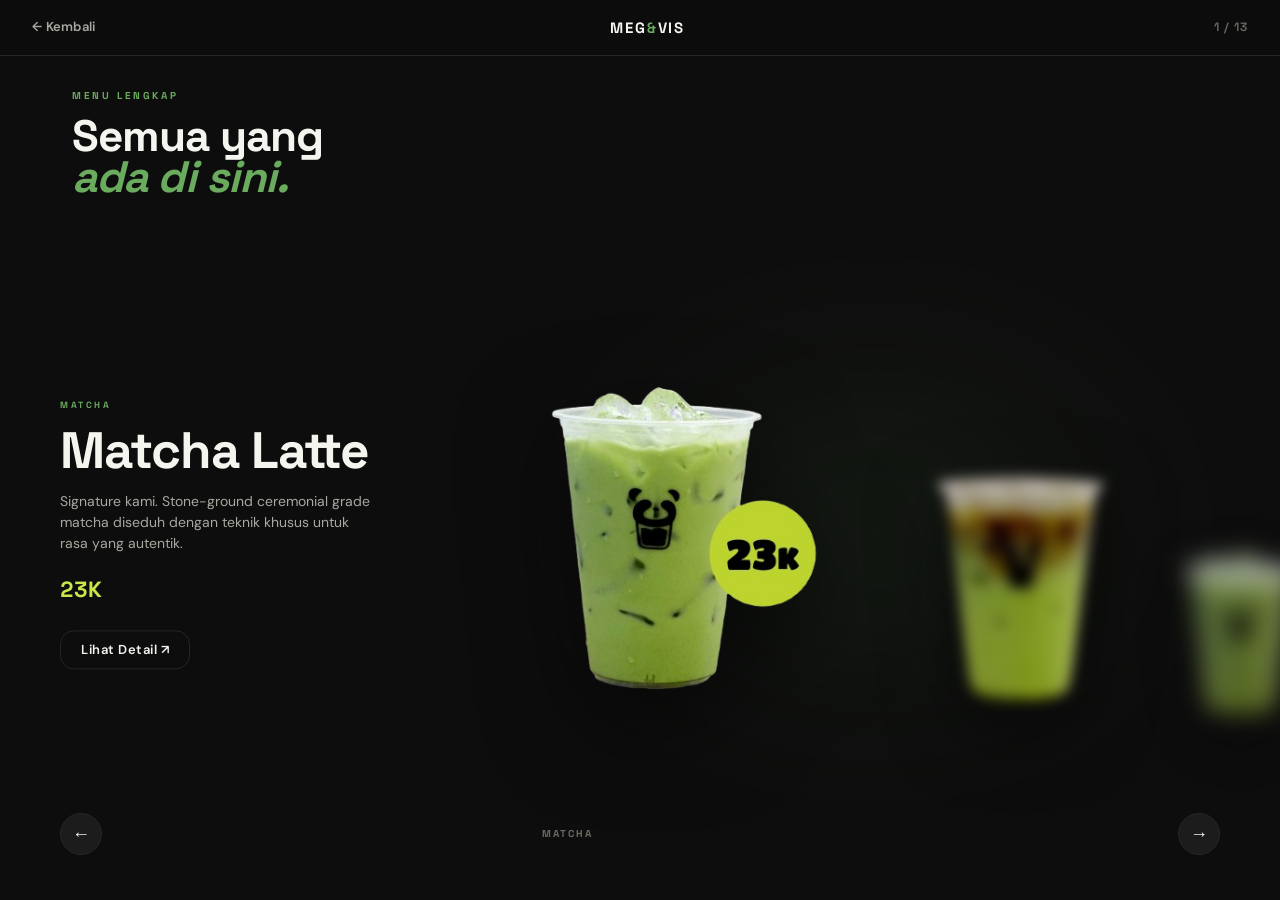
==== menu.html @ 1df0e733 "feat: menu page with airpods-style carousel Full menu.html with 13 items (6 matcha, 6 coffee/choc, 1" ====
<!doctype html>
<html lang="id">
<head>
  <meta charset="utf-8" />
  <meta name="viewport" content="width=device-width, initial-scale=1" />
  <title>Menu — MEG&amp;ViS</title>

  <link rel="preconnect" href="https://fonts.googleapis.com" />
  <link rel="preconnect" href="https://fonts.gstatic.com" crossorigin />
  <link href="https://fonts.googleapis.com/css2?family=Space+Grotesk:wght@400;500;600;700&family=DM+Sans:wght@400;500;600;700&display=swap" rel="stylesheet" />

  <link rel="stylesheet" href="assets/css/main.css" />
  <link rel="stylesheet" href="assets/css/menu.css" />
</head>
<body>

  <!-- Nav -->
  <nav class="mn-nav">
    <a href="index.html" class="mn-back">← Kembali</a>
    <div class="mn-logo">MEG<span>&</span>ViS</div>
    <div class="mn-counter"></div>
  </nav>

  <!-- Page heading -->
  <div class="mn-header">
    <div class="mn-eyebrow">Menu Lengkap</div>
    <h1 class="mn-headline">Semua yang<br><em>ada di sini.</em></h1>
  </div>

  <!-- Carousel -->
  <div class="carousel">
    <div class="list">

      <!-- 1 · Matcha Latte -->
      <div class="item" data-cat="matcha" data-idx="1">
        <img src="assets/img/no-bg/MATCHA_LATTE.jpg.png" alt="Matcha Latte" />
        <div class="introduce">
          <div class="cat">Matcha</div>
          <div class="name">Matcha Latte</div>
          <div class="desc">Signature kami. Stone-ground ceremonial grade matcha diseduh dengan teknik khusus untuk rasa yang autentik.</div>
          <div class="price">23K</div>
          <button class="seeMore">Lihat Detail ↗</button>
        </div>
        <div class="detail">
          <div class="detail-cat">Matcha</div>
          <div class="detail-name">Matcha Latte</div>
          <div class="detail-desc">Signature kami. Stone-ground ceremonial grade matcha, diseduh dengan teknik khusus untuk menghasilkan rasa yang autentik — tidak pahit, tidak terlalu manis, tepat.</div>
          <div class="specs">
            <div>
              <p class="spec-label">Jenis</p>
              <p class="spec-val">Matcha Latte</p>
            </div>
            <div>
              <p class="spec-label">Base</p>
              <p class="spec-val">Whole Milk</p>
            </div>
            <div>
              <p class="spec-label">Highlight</p>
              <p class="spec-val">Ceremonial Grade</p>
            </div>
            <div>
              <p class="spec-label">Harga</p>
              <p class="spec-val price">23K</p>
            </div>
          </div>
          <!-- TODO: action buttons -->
        </div>
      </div>

      <!-- 2 · Dirty Matcha -->
      <div class="item" data-cat="matcha" data-idx="2">
        <img src="assets/img/no-bg/DIRTY_MATCHA.jpg.png" alt="Dirty Matcha" />
        <div class="introduce">
          <div class="cat">Matcha</div>
          <div class="name">Dirty Matcha</div>
          <div class="desc">Dua dunia dalam satu gelas — espresso yang bold bertemu matcha yang earthy. Kontras yang jadi karakter.</div>
          <div class="price">28K</div>
          <button class="seeMore">Lihat Detail ↗</button>
        </div>
        <div class="detail">
          <div class="detail-cat">Matcha</div>
          <div class="detail-name">Dirty Matcha</div>
          <div class="detail-desc">Dua dunia dalam satu gelas. Espresso yang bold dan pahit bertemu matcha yang earthy dan complex. Kontras yang bukan kecelakaan — itu karakternya.</div>
          <div class="specs">
            <div>
              <p class="spec-label">Jenis</p>
              <p class="spec-val">Dirty Matcha</p>
            </div>
            <div>
              <p class="spec-label">Base</p>
              <p class="spec-val">Whole Milk</p>
            </div>
            <div>
              <p class="spec-label">Highlight</p>
              <p class="spec-val">Double Shot</p>
            </div>
            <div>
              <p class="spec-label">Harga</p>
              <p class="spec-val price">28K</p>
            </div>
          </div>
          <!-- TODO: action buttons -->
        </div>
      </div>

      <!-- 3 · Oat Matcha Latte -->
      <div class="item" data-cat="matcha" data-idx="3">
        <img src="assets/img/no-bg/OAT_MATCHA_LATTE.jpg.png" alt="Oat Matcha Latte" />
        <div class="introduce">
          <div class="cat">Matcha</div>
          <div class="name">Oat Matcha Latte</div>
          <div class="desc">Matcha ceremonial grade dengan oat milk yang creamy. Pilihan ringan dengan rasa yang tetap kaya.</div>
          <div class="price">28K</div>
          <button class="seeMore">Lihat Detail ↗</button>
        </div>
        <div class="detail">
          <div class="detail-cat">Matcha</div>
          <div class="detail-name">Oat Matcha Latte</div>
          <div class="detail-desc">Matcha ceremonial grade yang diseduh bersama oat milk yang creamy dan sedikit manis alami. Ringan di perut, kaya di rasa. Pilihan tepat untuk yang ingin lebih plant-based.</div>
          <div class="specs">
            <div>
              <p class="spec-label">Jenis</p>
              <p class="spec-val">Matcha Latte</p>
            </div>
            <div>
              <p class="spec-label">Base</p>
              <p class="spec-val">Oat Milk</p>
            </div>
            <div>
              <p class="spec-label">Highlight</p>
              <p class="spec-val">Light & Creamy</p>
            </div>
            <div>
              <p class="spec-label">Harga</p>
              <p class="spec-val price">28K</p>
            </div>
          </div>
          <!-- TODO: action buttons -->
        </div>
      </div>

      <!-- 4 · Matcha Berry -->
      <div class="item" data-cat="matcha" data-idx="4">
        <img src="assets/img/no-bg/MATCHA_BERRY.jpg.png" alt="Matcha Berry" />
        <div class="introduce">
          <div class="cat">Matcha</div>
          <div class="name">Matcha Berry</div>
          <div class="desc">Matcha segar bertemu berry blend yang fruity. Segar, manis-asam, dan selalu menyegarkan.</div>
          <div class="price">32K</div>
          <button class="seeMore">Lihat Detail ↗</button>
        </div>
        <div class="detail">
          <div class="detail-cat">Matcha</div>
          <div class="detail-name">Matcha Berry</div>
          <div class="detail-desc">Matcha yang segar bertemu dengan berry blend yang fruity dan vivid. Kombinasi rasa yang berlapis — earthy dari matcha, manis-asam dari berry. Satu tegukan, dua dunia.</div>
          <div class="specs">
            <div>
              <p class="spec-label">Jenis</p>
              <p class="spec-val">Matcha Berry</p>
            </div>
            <div>
              <p class="spec-label">Base</p>
              <p class="spec-val">Berry Blend</p>
            </div>
            <div>
              <p class="spec-label">Highlight</p>
              <p class="spec-val">Fresh & Fruity</p>
            </div>
            <div>
              <p class="spec-label">Harga</p>
              <p class="spec-val price">32K</p>
            </div>
          </div>
          <!-- TODO: action buttons -->
        </div>
      </div>

      <!-- 5 · Matcha Berry Cloud -->
      <div class="item" data-cat="matcha" data-idx="5">
        <img src="assets/img/no-bg/MATCHA_BERRY_CLOUD.jpg.png" alt="Matcha Berry Cloud" />
        <div class="introduce">
          <div class="cat">Matcha</div>
          <div class="name">Matcha Berry Cloud</div>
          <div class="desc">Matcha berry dengan sweet-cream cloud di atasnya. Layer demi layer rasa yang berbeda.</div>
          <div class="price">35K</div>
          <button class="seeMore">Lihat Detail ↗</button>
        </div>
        <div class="detail">
          <div class="detail-cat">Matcha</div>
          <div class="detail-name">Matcha Berry Cloud</div>
          <div class="detail-desc">Matcha berry yang sudah enak, lalu ditutup dengan sweet-cream cloud yang lembut dan sedikit asin. Setiap tegukan berbeda tergantung seberapa dalam kamu minum. Jangan diaduk.</div>
          <div class="specs">
            <div>
              <p class="spec-label">Jenis</p>
              <p class="spec-val">Matcha Berry</p>
            </div>
            <div>
              <p class="spec-label">Base</p>
              <p class="spec-val">Berry + Milk</p>
            </div>
            <div>
              <p class="spec-label">Highlight</p>
              <p class="spec-val">Sweet-Cream Cloud</p>
            </div>
            <div>
              <p class="spec-label">Harga</p>
              <p class="spec-val price">35K</p>
            </div>
          </div>
          <!-- TODO: action buttons -->
        </div>
      </div>

      <!-- 6 · Coconut Matcha Cloud -->
      <div class="item" data-cat="matcha" data-idx="6">
        <img src="assets/img/no-bg/COCONUT_MATCHA_CLOUD.jpg.png" alt="Coconut Matcha Cloud" />
        <div class="introduce">
          <div class="cat">Matcha</div>
          <div class="name">Coconut Matcha Cloud</div>
          <div class="desc">Matcha dengan coconut milk yang tropical, ditutup cloud lembut. Nuansa pantai dalam gelas.</div>
          <div class="price">35K</div>
          <button class="seeMore">Lihat Detail ↗</button>
        </div>
        <div class="detail">
          <div class="detail-cat">Matcha</div>
          <div class="detail-name">Coconut Matcha Cloud</div>
          <div class="detail-desc">Matcha ceremonial grade dengan coconut milk yang kaya dan tropical, ditutup cloud lembut di atasnya. Terasa ringan, tapi karakternya kuat. Rasanya seperti pantai pagi hari.</div>
          <div class="specs">
            <div>
              <p class="spec-label">Jenis</p>
              <p class="spec-val">Matcha Latte</p>
            </div>
            <div>
              <p class="spec-label">Base</p>
              <p class="spec-val">Coconut Milk</p>
            </div>
            <div>
              <p class="spec-label">Highlight</p>
              <p class="spec-val">Tropical Cloud</p>
            </div>
            <div>
              <p class="spec-label">Harga</p>
              <p class="spec-val price">35K</p>
            </div>
          </div>
          <!-- TODO: action buttons -->
        </div>
      </div>

      <!-- 7 · Americano -->
      <div class="item" data-cat="coffee" data-idx="7">
        <img src="assets/img/no-bg/AMERICANO.jpg.png" alt="Americano" />
        <div class="introduce">
          <div class="cat">Coffee</div>
          <div class="name">Americano</div>
          <div class="desc">Espresso murni diencerkan dengan air panas. Tegas, bersih, dan jujur. Untuk yang tahu apa yang mereka mau.</div>
          <div class="price">18K</div>
          <button class="seeMore">Lihat Detail ↗</button>
        </div>
        <div class="detail">
          <div class="detail-cat">Coffee</div>
          <div class="detail-name">Americano</div>
          <div class="detail-desc">Espresso murni diencerkan dengan air panas. Tidak ada yang disembunyikan. Tidak ada yang ditambahkan. Rasa kopinya ada di sini, apa adanya — tegas, bersih, dan jujur.</div>
          <div class="specs">
            <div>
              <p class="spec-label">Jenis</p>
              <p class="spec-val">Americano</p>
            </div>
            <div>
              <p class="spec-label">Base</p>
              <p class="spec-val">Espresso + Air</p>
            </div>
            <div>
              <p class="spec-label">Highlight</p>
              <p class="spec-val">Bold & Clean</p>
            </div>
            <div>
              <p class="spec-label">Harga</p>
              <p class="spec-val price">18K</p>
            </div>
          </div>
          <!-- TODO: action buttons -->
        </div>
      </div>

      <!-- 8 · Kopi Susu -->
      <div class="item" data-cat="coffee" data-idx="8">
        <img src="assets/img/no-bg/KOPI_SUSU.jpg.png" alt="Kopi Susu" />
        <div class="introduce">
          <div class="cat">Coffee</div>
          <div class="name">Kopi Susu</div>
          <div class="desc">Kopi susu klasik versi MEG&amp;ViS. Espresso balance dengan susu segar, tidak terlalu manis.</div>
          <div class="price">20K</div>
          <button class="seeMore">Lihat Detail ↗</button>
        </div>
        <div class="detail">
          <div class="detail-cat">Coffee</div>
          <div class="detail-name">Kopi Susu</div>
          <div class="detail-desc">Kopi susu ala MEG&amp;ViS. Espresso yang balanced, susu segar yang creamy, dan rasa yang tidak terlalu manis. Ini versi kami dari klasik yang sudah ada — dan kami yakin ini lebih baik.</div>
          <div class="specs">
            <div>
              <p class="spec-label">Jenis</p>
              <p class="spec-val">Kopi Susu</p>
            </div>
            <div>
              <p class="spec-label">Base</p>
              <p class="spec-val">Whole Milk</p>
            </div>
            <div>
              <p class="spec-label">Highlight</p>
              <p class="spec-val">Klasik MEG&amp;ViS</p>
            </div>
            <div>
              <p class="spec-label">Harga</p>
              <p class="spec-val price">20K</p>
            </div>
          </div>
          <!-- TODO: action buttons -->
        </div>
      </div>

      <!-- 9 · Kopi Susu Sea Salt -->
      <div class="item" data-cat="coffee" data-idx="9">
        <img src="assets/img/no-bg/KOPI_SUSU_SEA_SALT.jpg.png" alt="Kopi Susu Sea Salt" />
        <div class="introduce">
          <div class="cat">Coffee</div>
          <div class="name">Kopi Susu Sea Salt</div>
          <div class="desc">Kopi susu yang familiar dengan sentuhan garam laut. Sedikit asin, lebih dalam rasanya.</div>
          <div class="price">22K</div>
          <button class="seeMore">Lihat Detail ↗</button>
        </div>
        <div class="detail">
          <div class="detail-cat">Coffee</div>
          <div class="detail-name">Kopi Susu Sea Salt</div>
          <div class="detail-desc">Kopi susu klasik yang diberi sentuhan garam laut. Sedikit asin di ujung rasa — bukan untuk mengasinkan, tapi untuk membuka lapisan rasa yang tadinya tersembunyi. Lebih dalam dari yang kelihatan.</div>
          <div class="specs">
            <div>
              <p class="spec-label">Jenis</p>
              <p class="spec-val">Kopi Susu</p>
            </div>
            <div>
              <p class="spec-label">Base</p>
              <p class="spec-val">Whole Milk</p>
            </div>
            <div>
              <p class="spec-label">Highlight</p>
              <p class="spec-val">Garam Laut</p>
            </div>
            <div>
              <p class="spec-label">Harga</p>
              <p class="spec-val price">22K</p>
            </div>
          </div>
          <!-- TODO: action buttons -->
        </div>
      </div>

      <!-- 10 · Kopi Aren -->
      <div class="item" data-cat="coffee" data-idx="10">
        <img src="assets/img/no-bg/KOPI_AREN.jpg.png" alt="Kopi Aren" />
        <div class="introduce">
          <div class="cat">Coffee</div>
          <div class="name">Kopi Aren</div>
          <div class="desc">Espresso dengan gula aren asli yang karamel dan earthy. Manisnya beda dari yang biasa.</div>
          <div class="price">22K</div>
          <button class="seeMore">Lihat Detail ↗</button>
        </div>
        <div class="detail">
          <div class="detail-cat">Coffee</div>
          <div class="detail-name">Kopi Aren</div>
          <div class="detail-desc">Kopi susu dengan gula aren asli — bukan sirup, bukan pengganti. Manisnya karamel, sedikit earthy, dan terasa lebih dalam dari gula biasa. Pasangan yang memang diciptakan untuk satu sama lain.</div>
          <div class="specs">
            <div>
              <p class="spec-label">Jenis</p>
              <p class="spec-val">Kopi Susu</p>
            </div>
            <div>
              <p class="spec-label">Base</p>
              <p class="spec-val">Whole Milk</p>
            </div>
            <div>
              <p class="spec-label">Highlight</p>
              <p class="spec-val">Gula Aren Asli</p>
            </div>
            <div>
              <p class="spec-label">Harga</p>
              <p class="spec-val price">22K</p>
            </div>
          </div>
          <!-- TODO: action buttons -->
        </div>
      </div>

      <!-- 11 · Kopi Melon -->
      <div class="item" data-cat="coffee" data-idx="11">
        <img src="assets/img/no-bg/KOPI_MELON.jpg.png" alt="Kopi Melon" />
        <div class="introduce">
          <div class="cat">Coffee</div>
          <div class="name">Kopi Melon</div>
          <div class="desc">Perpaduan kopi dan melon yang mengejutkan. Segar dan unik — bukan untuk semua orang, tapi yang suka, suka banget.</div>
          <div class="price">25K</div>
          <button class="seeMore">Lihat Detail ↗</button>
        </div>
        <div class="detail">
          <div class="detail-cat">Coffee</div>
          <div class="detail-name">Kopi Melon</div>
          <div class="detail-desc">Kopi bertemu melon — kombinasi yang mungkin kamu ragukan sebelum mencoba. Segar, unik, dan lebih masuk akal dari yang dibayangkan. Minuman untuk yang berani coba sesuatu yang berbeda.</div>
          <div class="specs">
            <div>
              <p class="spec-label">Jenis</p>
              <p class="spec-val">Coffee Blend</p>
            </div>
            <div>
              <p class="spec-label">Base</p>
              <p class="spec-val">Melon Juice</p>
            </div>
            <div>
              <p class="spec-label">Highlight</p>
              <p class="spec-val">Unik & Segar</p>
            </div>
            <div>
              <p class="spec-label">Harga</p>
              <p class="spec-val price">25K</p>
            </div>
          </div>
          <!-- TODO: action buttons -->
        </div>
      </div>

      <!-- 12 · Chocolate -->
      <div class="item" data-cat="coffee" data-idx="12">
        <img src="assets/img/no-bg/CHOCOLATE.jpg.png" alt="Chocolate" />
        <div class="introduce">
          <div class="cat">Chocolate</div>
          <div class="name">Chocolate</div>
          <div class="desc">Belgian chocolate blend yang kaya dan tidak terlalu manis. Comfort dalam setiap tegukan.</div>
          <div class="price">25K</div>
          <button class="seeMore">Lihat Detail ↗</button>
        </div>
        <div class="detail">
          <div class="detail-cat">Chocolate</div>
          <div class="detail-name">Chocolate</div>
          <div class="detail-desc">Belgian chocolate blend yang kaya, dalam, dan tidak terlalu manis. Dibuat untuk yang ingin lebih dari sekadar cokelat biasa. Comfort drink yang punya karakter.</div>
          <div class="specs">
            <div>
              <p class="spec-label">Jenis</p>
              <p class="spec-val">Chocolate</p>
            </div>
            <div>
              <p class="spec-label">Base</p>
              <p class="spec-val">Whole Milk</p>
            </div>
            <div>
              <p class="spec-label">Highlight</p>
              <p class="spec-val">Belgian Blend</p>
            </div>
            <div>
              <p class="spec-label">Harga</p>
              <p class="spec-val price">25K</p>
            </div>
          </div>
          <!-- TODO: action buttons -->
        </div>
      </div>

      <!-- 13 · Egg Tart -->
      <div class="item" data-cat="food" data-idx="13">
        <img src="assets/img/no-bg/EGG_TART.jpg.png" alt="Egg Tart" />
        <div class="introduce">
          <div class="cat">Food</div>
          <div class="name">Egg Tart</div>
          <div class="desc">Kulit renyah dengan custard yang slow-baked setiap hari. Dibuat fresh, dimakan segera.</div>
          <div class="price">18K</div>
          <button class="seeMore">Lihat Detail ↗</button>
        </div>
        <div class="detail">
          <div class="detail-cat">Food</div>
          <div class="detail-name">Egg Tart</div>
          <div class="detail-desc">Kulit yang renyah dan berlapis, custard yang lembut dan creamy — slow-baked setiap hari, bukan kemarin. Dibuat fresh tiap batch kecil, dimakan segera setelah keluar. Jangan tunggu dingin.</div>
          <div class="specs">
            <div>
              <p class="spec-label">Jenis</p>
              <p class="spec-val">Pastry</p>
            </div>
            <div>
              <p class="spec-label">Base</p>
              <p class="spec-val">Butter Crust</p>
            </div>
            <div>
              <p class="spec-label">Highlight</p>
              <p class="spec-val">Slow-Baked Daily</p>
            </div>
            <div>
              <p class="spec-label">Harga</p>
              <p class="spec-val price">18K</p>
            </div>
          </div>
          <!-- TODO: action buttons -->
        </div>
      </div>

    </div><!-- /.list -->

    <div class="arrows">
      <button id="prev">&#8592;</button>
      <div class="arrows-center">
        <span class="mn-cat-tag"></span>
        <button id="back">&#8592; Kembali ke daftar</button>
      </div>
      <button id="next">&#8594;</button>
    </div>

  </div><!-- /.carousel -->

  <script src="assets/js/menu-page.js"></script>
</body>
</html>
---- assets/css/main.css ----
:root {
  --mv-black:       #0D0D0D;
  --mv-ink:         #0A0A0A;
  --mv-raised:      #161616;
  --mv-surface:     #1C1C1C;
  --mv-line:        #262626;
  --mv-bone:        #F5F5F0;
  --mv-mute:        #A8A8A0;
  --mv-faint:       #6B6B64;
  --mv-matcha:      #6AAB5E;
  --mv-matcha-deep: #4A7C59;
  --mv-gold:        #D4A847;
  --mv-gold-deep:   #A8822F;
  --mv-lime:        #C8E84A;

  --mv-font-display: 'Space Grotesk', ui-sans-serif, system-ui, sans-serif;
  --mv-font-body:    'DM Sans', ui-sans-serif, system-ui, sans-serif;

  --mv-h2:          clamp(34px, 4.5vw, 52px);
  --mv-radius:      14px;
  --mv-radius-lg:   20px;

  --mv-shadow-card: 0 1px 0 rgba(255,255,255,0.04) inset, 0 20px 40px -20px rgba(0,0,0,0.6);
  --mv-shadow-lift: 0 30px 60px -30px rgba(0,0,0,0.8);
  --mv-ease:        cubic-bezier(0.22, 1, 0.36, 1);
}

*, *::before, *::after { box-sizing: border-box; }
html { scroll-behavior: smooth; }
body {
  margin: 0;
  font-family: var(--mv-font-body);
  font-size: 16px;
  line-height: 1.55;
  color: var(--mv-bone);
  background: var(--mv-black);
  overflow-x: hidden;
  -webkit-font-smoothing: antialiased;
}
::selection { background: var(--mv-matcha); color: var(--mv-ink); }

/* ── Scroll reveal ─────────────────────────────── */
.r { opacity: 0; transform: translateY(16px); }
.r.on {
  opacity: 1;
  transform: none;
  transition: opacity 0.52s var(--mv-ease), transform 0.52s var(--mv-ease);
}

/* ── Nav ───────────────────────────────────────── */
.nav-link { transition: color 160ms var(--mv-ease); }
.nav-link:hover { color: var(--mv-bone) !important; }

/* ── Buttons ───────────────────────────────────── */
.btn-p {
  display: inline-flex; align-items: center; gap: 8px;
  padding: 14px 22px; border-radius: var(--mv-radius);
  background: var(--mv-matcha); color: var(--mv-ink);
  font-family: var(--mv-font-body); font-weight: 600; font-size: 15px;
  text-decoration: none; border: none; cursor: pointer;
  transition: background 160ms var(--mv-ease), color 160ms var(--mv-ease);
}
.btn-p:hover { background: var(--mv-matcha-deep); color: var(--mv-bone); }
.btn-p:active { transform: translateY(1px); }

.btn-s {
  display: inline-flex; align-items: center; gap: 8px;
  padding: 14px 22px; border-radius: var(--mv-radius);
  background: transparent; color: var(--mv-bone);
  font-family: var(--mv-font-body); font-weight: 600; font-size: 15px;
  text-decoration: none; border: 1px solid var(--mv-line); cursor: pointer;
  transition: border-color 160ms var(--mv-ease), color 160ms var(--mv-ease);
}
.btn-s:hover { border-color: var(--mv-matcha); color: var(--mv-matcha); }
.btn-s:active { transform: translateY(1px); }

/* ── Menu cards ────────────────────────────────── */
.menu-card {
  transition: transform 280ms var(--mv-ease), box-shadow 280ms var(--mv-ease);
  cursor: default;
}
.menu-card:hover { transform: translateY(-4px); box-shadow: var(--mv-shadow-lift) !important; }
.menu-card:hover .card-img { transform: scale(1.05) !important; }
.card-img { transition: transform 280ms var(--mv-ease); }

/* ── Keyframes ─────────────────────────────────── */
@keyframes mv-slot {
  0%         { transform: translate(-90px,-12px) rotate(-6deg); opacity: 0; }
  15%        { transform: translate(-40px,-8px)  rotate(-2deg); opacity: 1; }
  45%, 55%   { transform: translate(0,0)         rotate(0);     opacity: 1; }
  70%        { transform: translate(0,14px)       rotate(0);     opacity: 0.3; }
  71%, 100%  { opacity: 0; }
}
@keyframes mv-pickup {
  0%,  55%   { transform: translateY(40px); opacity: 0; }
  70%        { transform: translateY(0);    opacity: 1; }
  95%, 100%  { transform: translateY(0);    opacity: 1; }
}
@keyframes mv-blink {
  0%, 60%, 100% { opacity: 1; }
  70%, 90%      { opacity: 0.2; }
}

/* ── Responsive ────────────────────────────────── */
@media (max-width: 860px) {
  .hero-grid    { grid-template-columns: 1fr !important; }
  .slot-wrap    { display: none !important; }
  .steps-grid   { grid-template-columns: 1fr !important; }
  .vibe-grid    { grid-template-columns: 1fr !important; }
  .loc-grid     { grid-template-columns: 1fr !important; }
  .ft-grid      { grid-template-columns: 1fr 1fr !important; }
  .nav-links    { display: none !important; }

  /* Featured cards: 2×2 static grid on mobile — no interaction */
  .featured-row {
    flex-wrap: wrap !important;
    height: auto !important;
    pointer-events: none;       /* kills tap-triggered active state */
  }
  .featured-row > * {
    flex: 1 1 calc(50% - 6px) !important;
    min-height: 220px !important;
  }
  .feat-label   { display: none !important; }   /* replaced by mobile bar */
  .feat-content { display: none !important; }   /* desktop-only */
  .feat-mobile-bar { display: block !important; }
}
---- assets/css/menu.css ----
/* ── Carousel item positions ───────────────────── */
:root {
  --item1-transform: translateX(-110%) translateY(-4%) scale(1.3);
  --item1-filter:    blur(28px);
  --item1-zIndex:    11;
  --item1-opacity:   0;

  --item2-transform: translateX(0);
  --item2-filter:    blur(0px);
  --item2-zIndex:    10;
  --item2-opacity:   1;

  --item3-transform: translate(52%, 8%) scale(0.78);
  --item3-filter:    blur(8px);
  --item3-zIndex:    9;
  --item3-opacity:   1;

  --item4-transform: translate(86%, 17%) scale(0.54);
  --item4-filter:    blur(22px);
  --item4-zIndex:    8;
  --item4-opacity:   0.7;

  --item5-transform: translate(112%, 25%) scale(0.34);
  --item5-filter:    blur(36px);
  --item5-zIndex:    7;
  --item5-opacity:   0;

  --glow-color: #6AAB5E;
}

/* ── Page base ─────────────────────────────────── */
body {
  margin: 0;
  background: var(--mv-black);
  color: var(--mv-bone);
  font-family: var(--mv-font-body);
  overflow-x: hidden;
  -webkit-font-smoothing: antialiased;
}

/* ── Nav ───────────────────────────────────────── */
.mn-nav {
  position: fixed;
  top: 0; left: 0; right: 0;
  z-index: 100;
  height: 56px;
  display: flex;
  align-items: center;
  padding: 0 32px;
  gap: 24px;
  background: rgba(13,13,13,0.85);
  backdrop-filter: blur(16px);
  -webkit-backdrop-filter: blur(16px);
  border-bottom: 1px solid var(--mv-line);
}
.mn-back {
  font-family: var(--mv-font-body);
  font-size: 13px;
  font-weight: 600;
  color: var(--mv-mute);
  text-decoration: none;
  letter-spacing: 0.02em;
  transition: color 160ms var(--mv-ease);
  white-space: nowrap;
}
.mn-back:hover { color: var(--mv-bone); }
.mn-logo {
  font-family: var(--mv-font-display);
  font-weight: 700;
  font-size: 15px;
  letter-spacing: 0.12em;
  text-transform: uppercase;
  color: var(--mv-bone);
  flex: 1;
  text-align: center;
}
.mn-logo span { color: var(--mv-matcha); }
.mn-counter {
  font-family: var(--mv-font-display);
  font-size: 12px;
  font-weight: 600;
  color: var(--mv-faint);
  letter-spacing: 0.08em;
  min-width: 48px;
  text-align: right;
}

/* ── Page header ───────────────────────────────── */
.mn-header {
  padding: 88px 32px 0;
  max-width: 1200px;
  margin: 0 auto;
}
.mn-eyebrow {
  font-family: var(--mv-font-display);
  font-size: 10px;
  font-weight: 700;
  letter-spacing: 0.26em;
  text-transform: uppercase;
  color: var(--mv-matcha);
  margin-bottom: 12px;
}
.mn-headline {
  font-family: var(--mv-font-display);
  font-weight: 700;
  font-size: clamp(28px, 3.5vw, 44px);
  line-height: 0.95;
  letter-spacing: -0.02em;
  color: var(--mv-bone);
  margin: 0;
}
.mn-headline em {
  font-style: italic;
  color: var(--mv-matcha);
}

/* ── Carousel ──────────────────────────────────── */
.carousel {
  position: relative;
  height: 680px;
  overflow: hidden;
  margin-top: -8px;
}

/* ambient glow blob */
.carousel::before {
  content: '';
  width: 560px;
  height: 320px;
  background: radial-gradient(ellipse, var(--glow-color) 0%, transparent 70%);
  position: absolute;
  z-index: 0;
  filter: blur(110px);
  opacity: 0.18;
  top: 50%;
  left: 50%;
  transform: translate(-8%, -50%);
  transition: background 0.8s var(--mv-ease), transform 1s var(--mv-ease);
  pointer-events: none;
}
.carousel.showDetail::before {
  transform: translate(-80%, -50%) rotate(90deg);
  opacity: 0.12;
}

.carousel .list {
  position: absolute;
  width: 1160px;
  max-width: 92%;
  height: 85%;
  left: 50%;
  top: 8%;
  transform: translateX(-50%);
}

/* ── Items ─────────────────────────────────────── */
.carousel .list .item {
  position: absolute;
  left: 0;
  width: 68%;
  height: 100%;
  transition: left 0.5s var(--mv-ease), opacity 0.5s var(--mv-ease), width 0.5s var(--mv-ease);
}
.carousel .list .item:nth-child(n + 6) {
  opacity: 0;
  pointer-events: none;
}

/* Product image */
.carousel .list .item img {
  width: 48%;
  position: absolute;
  right: 0;
  top: 50%;
  transform: translateY(-54%);
  transition: right 1.2s var(--mv-ease);
  filter: drop-shadow(0 32px 48px rgba(0,0,0,0.55));
  pointer-events: none;
  user-select: none;
}

/* introduce panel — only visible for nth-child(2) */
.carousel .list .item .introduce {
  opacity: 0;
  pointer-events: none;
}
.carousel .list .item:nth-child(2) .introduce {
  opacity: 1;
  pointer-events: auto;
  width: 44%;
  position: absolute;
  top: 50%;
  transform: translateY(-50%);
}

.carousel .list .item .introduce .cat {
  font-family: var(--mv-font-display);
  font-size: 9px;
  font-weight: 700;
  letter-spacing: 0.28em;
  text-transform: uppercase;
  color: var(--mv-matcha);
  margin-bottom: 12px;
}
.carousel .list .item .introduce .name {
  font-family: var(--mv-font-display);
  font-weight: 700;
  font-size: clamp(32px, 4vw, 52px);
  line-height: 1.0;
  letter-spacing: -0.025em;
  color: var(--mv-bone);
}
.carousel .list .item .introduce .desc {
  font-family: var(--mv-font-body);
  font-size: 14px;
  color: var(--mv-mute);
  line-height: 1.5;
  margin-top: 14px;
  max-width: 320px;
}
.carousel .list .item .introduce .price {
  font-family: var(--mv-font-display);
  font-weight: 700;
  font-size: 22px;
  color: var(--mv-lime);
  margin-top: 18px;
  font-variant-numeric: tabular-nums;
}
.carousel .list .item .introduce .seeMore {
  display: inline-flex;
  align-items: center;
  gap: 6px;
  margin-top: 24px;
  padding: 10px 20px;
  background: transparent;
  border: 1px solid var(--mv-line);
  border-radius: var(--mv-radius);
  font-family: var(--mv-font-body);
  font-weight: 600;
  font-size: 13px;
  letter-spacing: 0.04em;
  color: var(--mv-bone);
  cursor: pointer;
  transition: border-color 160ms var(--mv-ease), color 160ms var(--mv-ease);
}
.carousel .list .item .introduce .seeMore:hover {
  border-color: var(--mv-matcha);
  color: var(--mv-matcha);
}

/* staggered reveal animation for introduce content */
.carousel .list .item:nth-child(2) .introduce .cat,
.carousel .list .item:nth-child(2) .introduce .name,
.carousel .list .item:nth-child(2) .introduce .desc,
.carousel .list .item:nth-child(2) .introduce .price,
.carousel .list .item:nth-child(2) .introduce .seeMore {
  opacity: 0;
  animation: mnShowContent 0.45s ease-out 1 forwards;
}
.carousel .list .item:nth-child(2) .introduce .name  { animation-delay: 0.85s; }
.carousel .list .item:nth-child(2) .introduce .desc  { animation-delay: 1.05s; }
.carousel .list .item:nth-child(2) .introduce .price { animation-delay: 1.2s; }
.carousel .list .item:nth-child(2) .introduce .seeMore { animation-delay: 1.35s; }

@keyframes mnShowContent {
  from { transform: translateY(-20px); filter: blur(8px); opacity: 0; }
  to   { transform: translateY(0);     filter: blur(0);   opacity: 1; }
}

/* Item position assignments */
.carousel .list .item:nth-child(2)  { z-index: 10; transform: translateX(0); }
.carousel .list .item:nth-child(1)  {
  transform: var(--item1-transform);
  filter: var(--item1-filter);
  z-index: var(--item1-zIndex);
  opacity: var(--item1-opacity);
  pointer-events: none;
}
.carousel .list .item:nth-child(3)  {
  transform: var(--item3-transform);
  filter: var(--item3-filter);
  z-index: var(--item3-zIndex);
  opacity: var(--item3-opacity);
}
.carousel .list .item:nth-child(4)  {
  transform: var(--item4-transform);
  filter: var(--item4-filter);
  z-index: var(--item4-zIndex);
  opacity: var(--item4-opacity);
}
.carousel .list .item:nth-child(5)  {
  transform: var(--item5-transform);
  filter: var(--item5-filter);
  z-index: var(--item5-zIndex);
  opacity: var(--item5-opacity);
  pointer-events: none;
}

/* ── Next animation ────────────────────────────── */
.carousel.next .item:nth-child(1) { animation: mnFromPos2 0.5s var(--mv-ease) 1 forwards; }
.carousel.next .item:nth-child(2) { animation: mnFromPos3 0.7s var(--mv-ease) 1 forwards; }
.carousel.next .item:nth-child(3) { animation: mnFromPos4 0.9s var(--mv-ease) 1 forwards; }
.carousel.next .item:nth-child(4) { animation: mnFromPos5 1.1s var(--mv-ease) 1 forwards; }

@keyframes mnFromPos2 { from { transform: var(--item2-transform); filter: var(--item2-filter); opacity: var(--item2-opacity); } }
@keyframes mnFromPos3 { from { transform: var(--item3-transform); filter: var(--item3-filter); opacity: var(--item3-opacity); } }
@keyframes mnFromPos4 { from { transform: var(--item4-transform); filter: var(--item4-filter); opacity: var(--item4-opacity); } }
@keyframes mnFromPos5 { from { transform: var(--item5-transform); filter: var(--item5-filter); opacity: var(--item5-opacity); } }

/* ── Prev animation ────────────────────────────── */
.carousel.prev .list .item:nth-child(5) { animation: mnFromPos4 0.5s var(--mv-ease) 1 forwards; }
.carousel.prev .list .item:nth-child(4) { animation: mnFromPos3 0.7s var(--mv-ease) 1 forwards; }
.carousel.prev .list .item:nth-child(3) { animation: mnFromPos2 0.9s var(--mv-ease) 1 forwards; }
.carousel.prev .list .item:nth-child(2) { animation: mnFromPos1 1.1s var(--mv-ease) 1 forwards; }

@keyframes mnFromPos1 { from { transform: var(--item1-transform); filter: var(--item1-filter); opacity: var(--item1-opacity); } }

/* ── Detail panel (hidden by default) ─────────── */
.carousel .list .item .detail {
  opacity: 0;
  pointer-events: none;
}

/* ── showDetail state ──────────────────────────── */
.carousel.showDetail .list .item:nth-child(3),
.carousel.showDetail .list .item:nth-child(4) {
  left: 100%;
  opacity: 0;
  pointer-events: none;
}
.carousel.showDetail .list .item:nth-child(2) {
  width: 100%;
}
.carousel.showDetail .list .item:nth-child(2) .introduce {
  opacity: 0;
  pointer-events: none;
}
.carousel.showDetail .list .item:nth-child(2) img {
  right: 52%;
  transform: translateY(-50%) scale(0.95);
}
.carousel.showDetail .list .item:nth-child(2) .detail {
  opacity: 1;
  pointer-events: auto;
  width: 44%;
  position: absolute;
  right: 0;
  top: 50%;
  transform: translateY(-50%);
}

.carousel.showDetail .list .item:nth-child(2) .detail .detail-name {
  font-family: var(--mv-font-display);
  font-weight: 700;
  font-size: clamp(28px, 3.5vw, 44px);
  letter-spacing: -0.025em;
  line-height: 1.0;
  color: var(--mv-bone);
}
.carousel.showDetail .list .item:nth-child(2) .detail .detail-cat {
  font-family: var(--mv-font-display);
  font-size: 9px;
  font-weight: 700;
  letter-spacing: 0.28em;
  text-transform: uppercase;
  color: var(--mv-matcha);
  margin-bottom: 10px;
}
.carousel.showDetail .list .item:nth-child(2) .detail .detail-desc {
  font-family: var(--mv-font-body);
  font-size: 13px;
  color: var(--mv-mute);
  line-height: 1.6;
  margin-top: 14px;
  max-width: 380px;
}
.carousel.showDetail .list .item:nth-child(2) .detail .specs {
  display: flex;
  gap: 0;
  border-top: 1px solid var(--mv-line);
  margin-top: 24px;
  padding-top: 20px;
}
.carousel.showDetail .list .item:nth-child(2) .detail .specs div {
  flex: 1;
  padding-right: 16px;
}
.carousel.showDetail .list .item:nth-child(2) .detail .specs div:not(:last-child) {
  border-right: 1px solid var(--mv-line);
  margin-right: 16px;
}
.carousel.showDetail .list .item:nth-child(2) .detail .specs .spec-label {
  font-family: var(--mv-font-display);
  font-size: 9px;
  font-weight: 700;
  letter-spacing: 0.2em;
  text-transform: uppercase;
  color: var(--mv-faint);
  margin: 0 0 5px;
}
.carousel.showDetail .list .item:nth-child(2) .detail .specs .spec-val {
  font-family: var(--mv-font-display);
  font-size: 14px;
  font-weight: 600;
  color: var(--mv-bone);
  margin: 0;
}
.carousel.showDetail .list .item:nth-child(2) .detail .specs .spec-val.price {
  color: var(--mv-lime);
  font-size: 18px;
}

/* staggered reveal for detail content */
.carousel.showDetail .list .item:nth-child(2) .detail .detail-cat,
.carousel.showDetail .list .item:nth-child(2) .detail .detail-name,
.carousel.showDetail .list .item:nth-child(2) .detail .detail-desc,
.carousel.showDetail .list .item:nth-child(2) .detail .specs {
  opacity: 0;
  animation: mnShowContent 0.45s ease-out 1 forwards;
}
.carousel.showDetail .list .item:nth-child(2) .detail .detail-name { animation-delay: 0.85s; }
.carousel.showDetail .list .item:nth-child(2) .detail .detail-desc { animation-delay: 1.05s; }
.carousel.showDetail .list .item:nth-child(2) .detail .specs       { animation-delay: 1.2s; }

/* ── Arrows ────────────────────────────────────── */
.arrows {
  position: absolute;
  bottom: 0;
  width: 1160px;
  max-width: 92%;
  left: 50%;
  transform: translateX(-50%);
  display: flex;
  align-items: center;
  justify-content: space-between;
  padding-bottom: 16px;
}

#prev, #next {
  width: 42px;
  height: 42px;
  border-radius: 50%;
  background: var(--mv-surface);
  border: 1px solid var(--mv-line);
  color: var(--mv-bone);
  font-size: 18px;
  cursor: pointer;
  display: flex;
  align-items: center;
  justify-content: center;
  transition: background 160ms var(--mv-ease), border-color 160ms var(--mv-ease);
  flex-shrink: 0;
}
#prev:hover, #next:hover {
  background: var(--mv-raised);
  border-color: var(--mv-matcha);
}

.arrows-center {
  display: flex;
  align-items: center;
  gap: 16px;
  flex: 1;
  justify-content: center;
}

#back {
  background: transparent;
  border: none;
  font-family: var(--mv-font-body);
  font-size: 13px;
  font-weight: 600;
  letter-spacing: 0.04em;
  color: var(--mv-mute);
  cursor: pointer;
  padding: 10px 0;
  border-bottom: 1px solid transparent;
  transition: color 160ms var(--mv-ease), border-color 160ms var(--mv-ease);
  opacity: 0;
  pointer-events: none;
}
.carousel.showDetail #back {
  opacity: 1;
  pointer-events: auto;
}
#back:hover {
  color: var(--mv-bone);
  border-bottom-color: var(--mv-line);
}
.carousel.showDetail #prev,
.carousel.showDetail #next {
  opacity: 0;
  pointer-events: none;
}

.mn-cat-tag {
  font-family: var(--mv-font-display);
  font-size: 10px;
  font-weight: 700;
  letter-spacing: 0.2em;
  text-transform: uppercase;
  color: var(--mv-faint);
  opacity: 1;
  transition: opacity 160ms var(--mv-ease);
}
.carousel.showDetail .mn-cat-tag { opacity: 0; }

/* ── Responsive ────────────────────────────────── */
@media (max-width: 860px) {
  .carousel { height: 560px; }

  .carousel .list .item { width: 100%; }
  .carousel .list { height: 100%; }

  .carousel .list .item img { width: 42%; }
  .carousel .list .item:nth-child(2) .introduce { width: 52%; }
  .carousel .list .item .introduce .name { font-size: clamp(24px, 6vw, 36px); }

  .carousel.showDetail .list .item:nth-child(2) .detail { width: 50%; }
  .carousel.showDetail .list .item:nth-child(2) img { right: 48%; }
  .carousel.showDetail .list .item:nth-child(2) .detail .specs { overflow-x: auto; }
  .carousel.showDetail .list .item:nth-child(2) .detail .detail-name { font-size: clamp(22px, 4vw, 32px); }
}
@media (max-width: 540px) {
  .mn-nav { padding: 0 20px; }
  .mn-header { padding: 80px 20px 0; }
  .carousel { height: 88dvh; margin-top: 0; }
  .carousel .list { height: 80%; top: 5%; max-width: 96%; }
  .carousel .list .item { width: 100%; font-size: 12px; }
  .carousel .list .item:nth-child(2) .introduce { width: 55%; }
  .carousel .list .item img { width: 44%; top: 42%; }
  .carousel.showDetail .list .item:nth-child(2) .detail {
    width: 100%;
    background: rgba(13,13,13,0.88);
    backdrop-filter: blur(12px);
    padding: 16px;
    top: auto; bottom: 0;
    transform: none;
    right: 0;
    border-top: 1px solid var(--mv-line);
    border-radius: var(--mv-radius-lg) var(--mv-radius-lg) 0 0;
  }
  .carousel.showDetail .list .item:nth-child(2) img {
    right: auto;
    left: 50%;
    transform: translateX(-50%) translateY(-60%);
    width: 50%;
    top: 38%;
  }
  .carousel.showDetail .list .item:nth-child(2) .detail .specs {
    flex-wrap: wrap;
    gap: 12px;
  }
  .carousel.showDetail .list .item:nth-child(2) .detail .specs div:not(:last-child) {
    border-right: none;
    margin-right: 0;
  }
  .mn-header { display: none; }
}
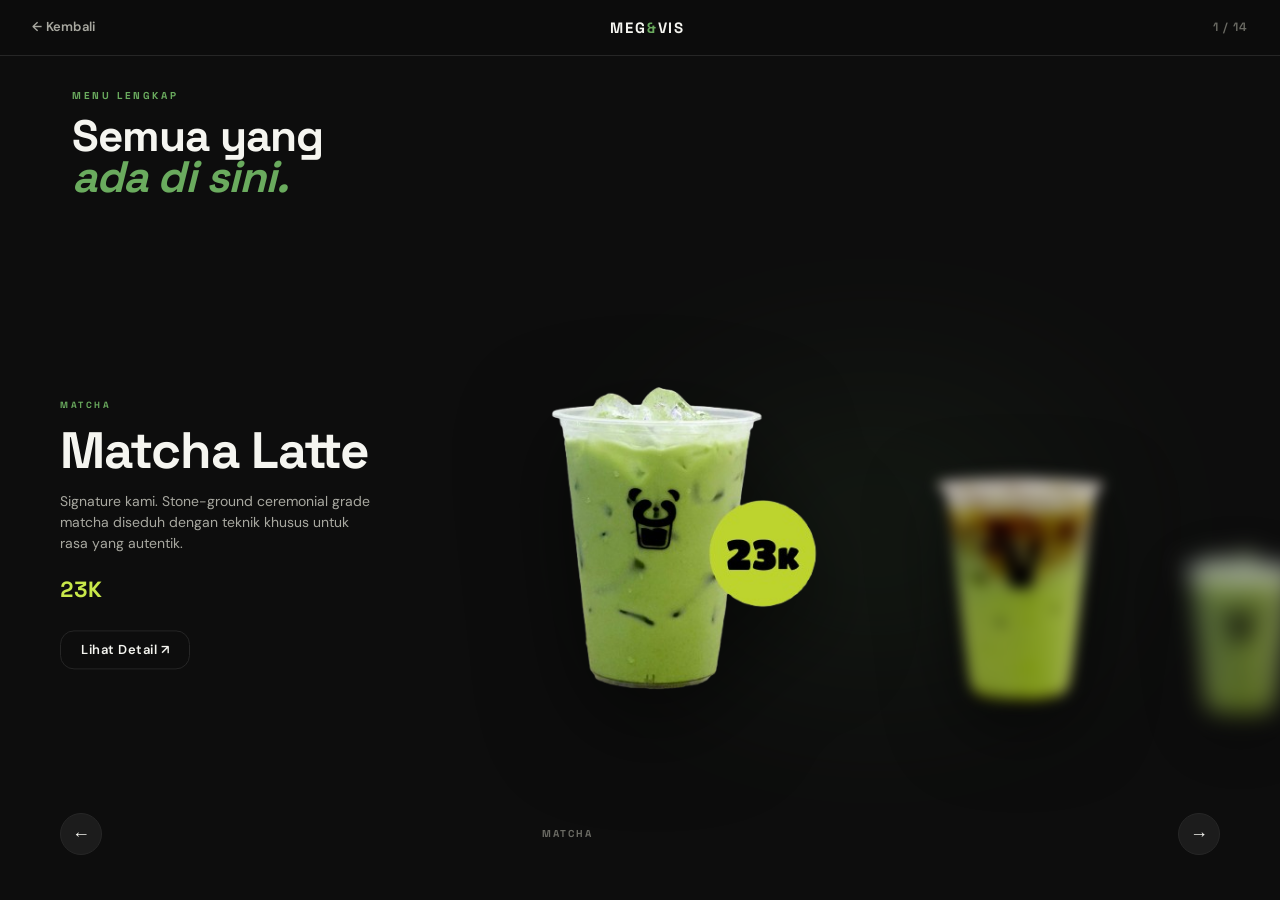
==== commit 08df4838: "feat: add new products and improve carousel navigation" ====
--- a/menu.html
+++ b/menu.html
@@ -499,6 +499,41 @@
         </div>
       </div>
 
+      <!-- 14 · Salt Bread -->
+      <div class="item" data-cat="food" data-idx="14">
+        <img src="assets/img/no-bg/SALT_BREAD.png" alt="Salt Bread" />
+        <div class="introduce">
+          <div class="cat">Food</div>
+          <div class="name">Salt Bread</div>
+          <div class="desc">Rasa asin gurih, renyah diluar lembut didalam.</div>
+          <div class="price">20K</div>
+          <button class="seeMore">Lihat Detail ↗</button>
+        </div>
+        <div class="detail">
+          <div class="detail-cat">Food</div>
+          <div class="detail-name">Salt Bread</div>
+          <div class="detail-desc">Rasa asin gurih, renyah diluar lembut didalam.</div>
+          <div class="specs">
+            <div>
+              <p class="spec-label">Jenis</p>
+              <p class="spec-val">Bread</p>
+            </div>
+            <div>
+              <p class="spec-label">Base</p>
+              <p class="spec-val">Bread</p>
+            </div>
+            <div>
+              <p class="spec-label">Highlight</p>
+              <p class="spec-val">Fresh Daily</p>
+            </div>
+            <div>
+              <p class="spec-label">Harga</p>
+              <p class="spec-val price">20K</p>
+            </div>
+          </div>
+          <!-- TODO: action buttons -->
+        </div>
+      </div>
     </div><!-- /.list -->
 
     <div class="arrows">
--- a/assets/css/menu.css
+++ b/assets/css/menu.css
@@ -120,6 +120,7 @@
   height: 680px;
   overflow: hidden;
   margin-top: -8px;
+  touch-action: pan-y;
 }
 
 /* ambient glow blob */
